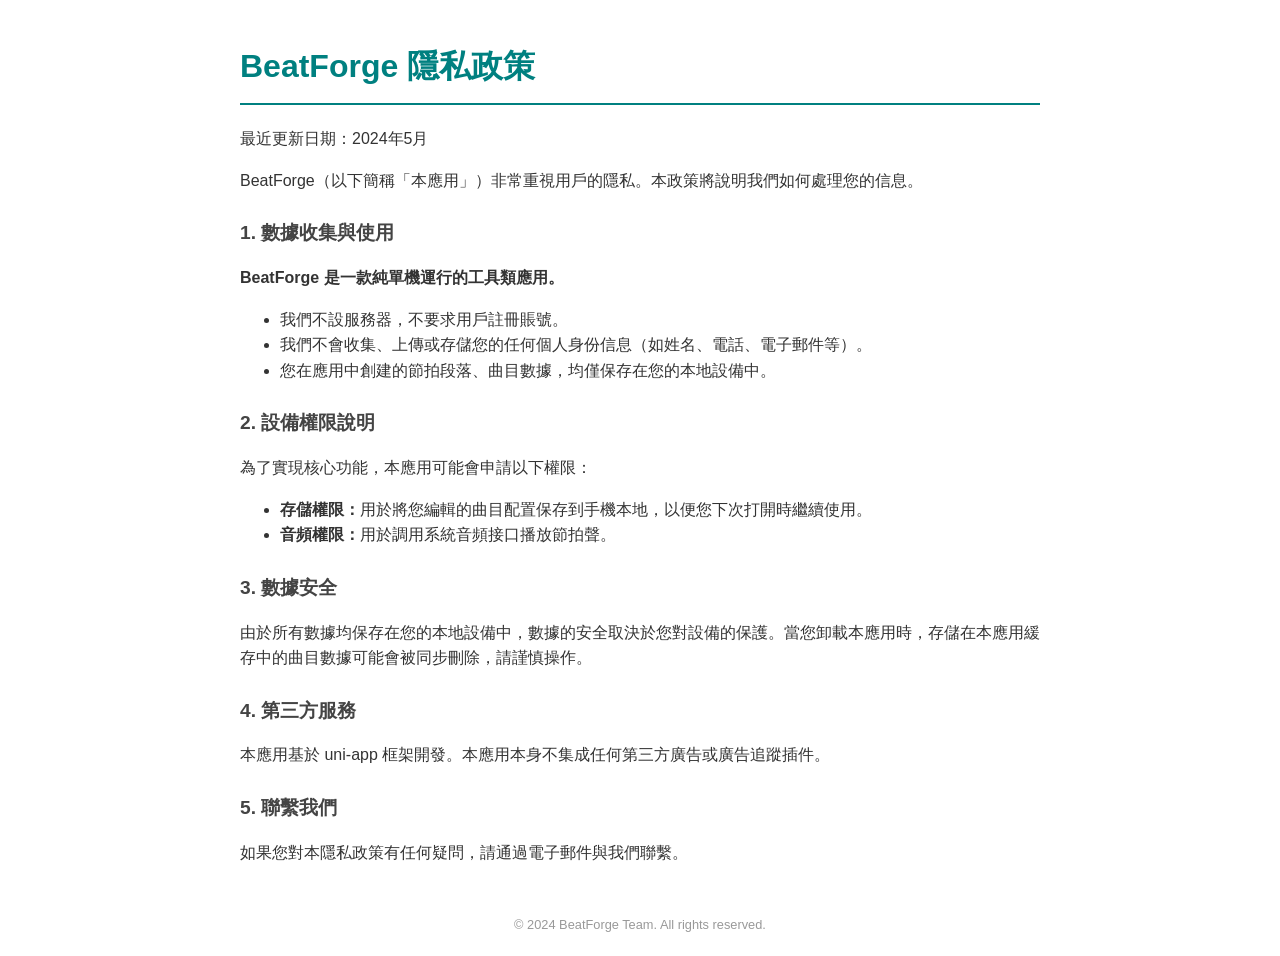
==== privacy.html @ c0f6052d "Add privacy policy page in privacy.html" ====
<!DOCTYPE html>
<html lang="zh-Hant">
<head>
    <meta charset="UTF-8">
    <meta name="viewport" content="width=device-width, initial-scale=1.0">
    <title>BeatForge 隱私政策</title>
    <style>
        body { font-family: -apple-system, sans-serif; line-height: 1.6; color: #333; max-width: 800px; margin: 0 auto; padding: 20px; }
        h1 { color: #008080; border-bottom: 2px solid #008080; padding-bottom: 10px; }
        h2 { font-size: 1.2em; color: #444; margin-top: 25px; }
        p { margin-bottom: 15px; }
        .footer { margin-top: 50px; font-size: 0.8em; color: #999; text-align: center; }
    </style>
</head>
<body>
    <h1>BeatForge 隱私政策</h1>
    <p>最近更新日期：2024年5月</p>

    <p>BeatForge（以下簡稱「本應用」）非常重視用戶的隱私。本政策將說明我們如何處理您的信息。</p>

    <h2>1. 數據收集與使用</h2>
    <p><strong>BeatForge 是一款純單機運行的工具類應用。</strong></p>
    <ul>
        <li>我們不設服務器，不要求用戶註冊賬號。</li>
        <li>我們不會收集、上傳或存儲您的任何個人身份信息（如姓名、電話、電子郵件等）。</li>
        <li>您在應用中創建的節拍段落、曲目數據，均僅保存在您的本地設備中。</li>
    </ul>

    <h2>2. 設備權限說明</h2>
    <p>為了實現核心功能，本應用可能會申請以下權限：</p>
    <ul>
        <li><strong>存儲權限：</strong>用於將您編輯的曲目配置保存到手機本地，以便您下次打開時繼續使用。</li>
        <li><strong>音頻權限：</strong>用於調用系統音頻接口播放節拍聲。</li>
    </ul>

    <h2>3. 數據安全</h2>
    <p>由於所有數據均保存在您的本地設備中，數據的安全取決於您對設備的保護。當您卸載本應用時，存儲在本應用緩存中的曲目數據可能會被同步刪除，請謹慎操作。</p>

    <h2>4. 第三方服務</h2>
    <p>本應用基於 uni-app 框架開發。本應用本身不集成任何第三方廣告或廣告追蹤插件。</p>

    <h2>5. 聯繫我們</h2>
    <p>如果您對本隱私政策有任何疑問，請通過電子郵件與我們聯繫。</p>

    <div class="footer">
        &copy; 2024 BeatForge Team. All rights reserved.
    </div>
</body>
</html>
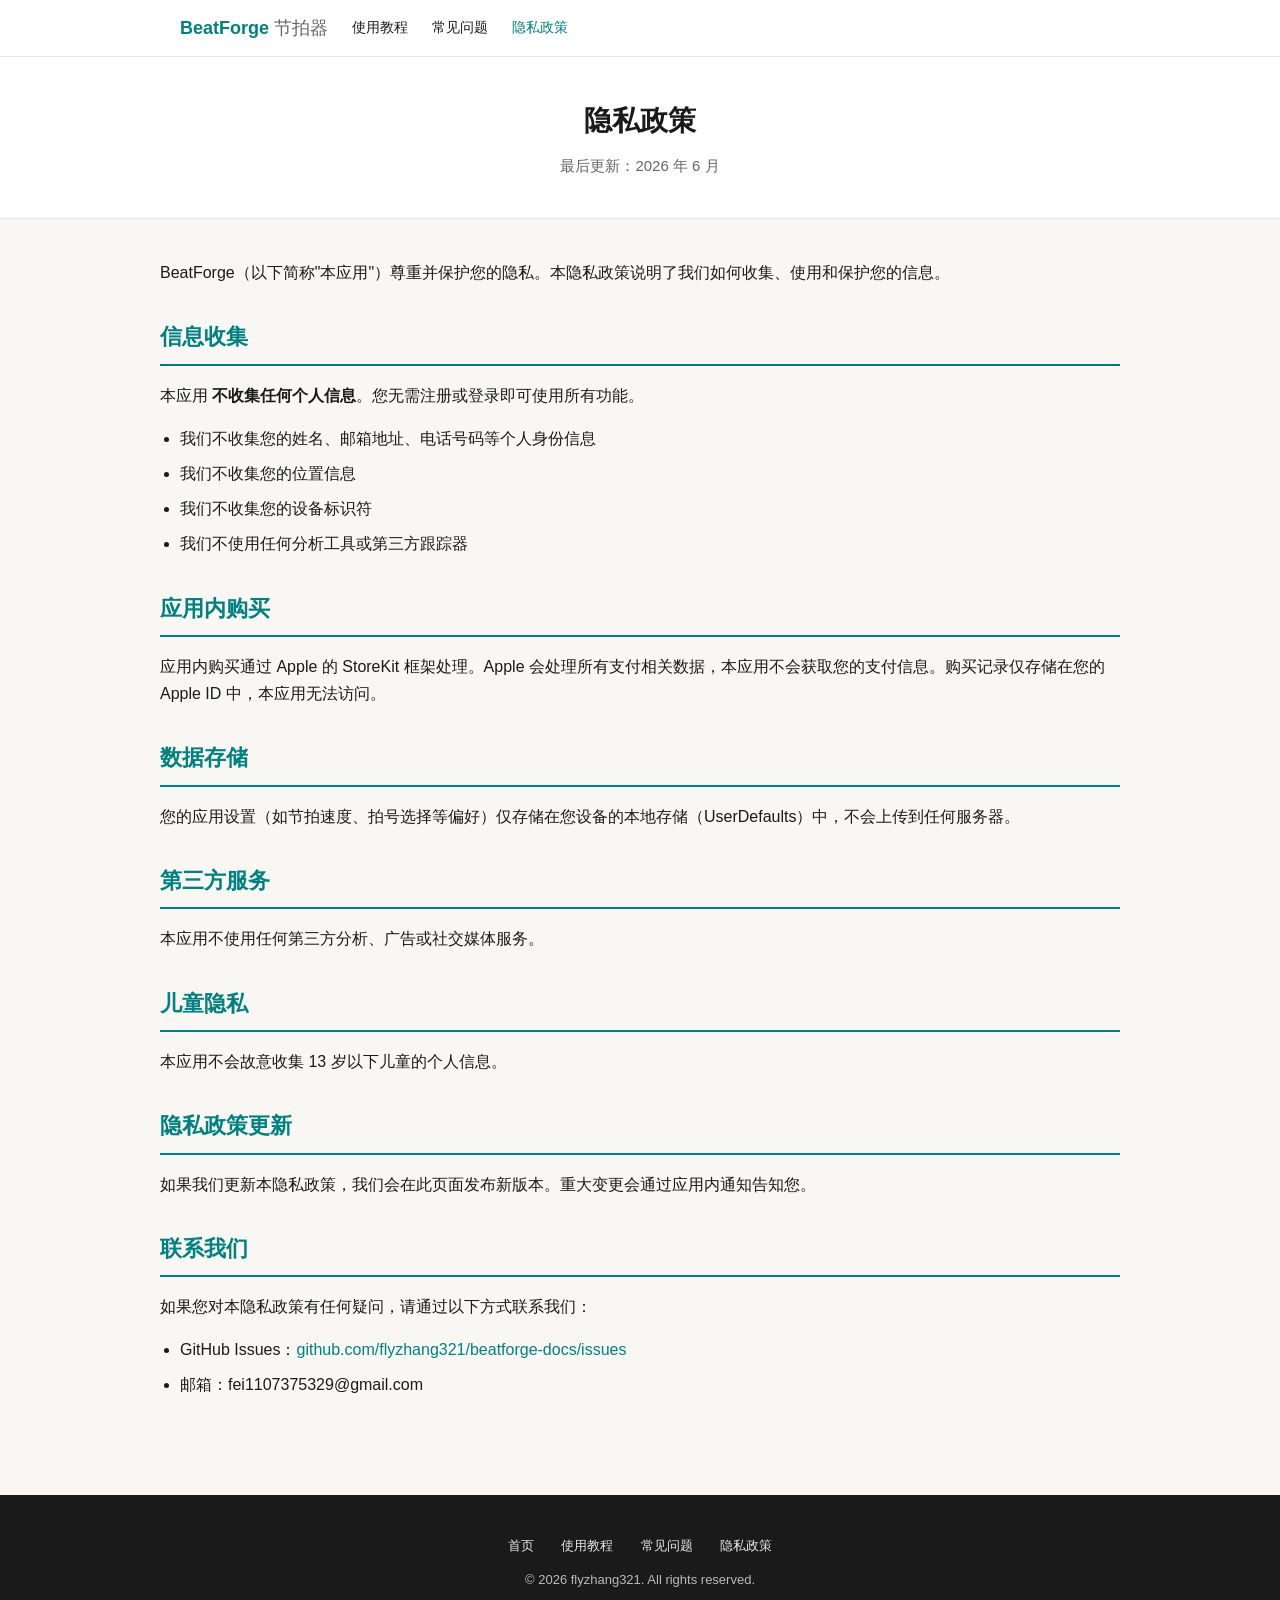
==== commit 0c948afd: "BeatForge website" ====
--- a/privacy.html
+++ b/privacy.html
@@ -1,49 +1,75 @@
 <!DOCTYPE html>
-<html lang="zh-Hant">
+<html lang="zh-CN">
 <head>
-    <meta charset="UTF-8">
-    <meta name="viewport" content="width=device-width, initial-scale=1.0">
-    <title>BeatForge 隱私政策</title>
-    <style>
-        body { font-family: -apple-system, sans-serif; line-height: 1.6; color: #333; max-width: 800px; margin: 0 auto; padding: 20px; }
-        h1 { color: #008080; border-bottom: 2px solid #008080; padding-bottom: 10px; }
-        h2 { font-size: 1.2em; color: #444; margin-top: 25px; }
-        p { margin-bottom: 15px; }
-        .footer { margin-top: 50px; font-size: 0.8em; color: #999; text-align: center; }
-    </style>
+  <meta charset="UTF-8">
+  <meta name="viewport" content="width=device-width, initial-scale=1">
+  <title>隐私政策 — BeatForge</title>
+  <meta name="description" content="BeatForge 隐私政策。">
+  <link rel="stylesheet" href="css/style.css">
 </head>
 <body>
-    <h1>BeatForge 隱私政策</h1>
-    <p>最近更新日期：2024年5月</p>
 
-    <p>BeatForge（以下簡稱「本應用」）非常重視用戶的隱私。本政策將說明我們如何處理您的信息。</p>
+<header>
+  <nav>
+    <a href="index.html" class="logo">BeatForge <span>节拍器</span></a>
+    <a href="tutorials/basic.html">使用教程</a>
+    <a href="faq.html">常见问题</a>
+    <a href="privacy.html" style="color:var(--primary);">隐私政策</a>
+  </nav>
+</header>
 
-    <h2>1. 數據收集與使用</h2>
-    <p><strong>BeatForge 是一款純單機運行的工具類應用。</strong></p>
-    <ul>
-        <li>我們不設服務器，不要求用戶註冊賬號。</li>
-        <li>我們不會收集、上傳或存儲您的任何個人身份信息（如姓名、電話、電子郵件等）。</li>
-        <li>您在應用中創建的節拍段落、曲目數據，均僅保存在您的本地設備中。</li>
-    </ul>
+<div class="page-header">
+  <h1>隐私政策</h1>
+  <p>最后更新：2026 年 6 月</p>
+</div>
 
-    <h2>2. 設備權限說明</h2>
-    <p>為了實現核心功能，本應用可能會申請以下權限：</p>
-    <ul>
-        <li><strong>存儲權限：</strong>用於將您編輯的曲目配置保存到手機本地，以便您下次打開時繼續使用。</li>
-        <li><strong>音頻權限：</strong>用於調用系統音頻接口播放節拍聲。</li>
-    </ul>
+<div class="container content">
 
-    <h2>3. 數據安全</h2>
-    <p>由於所有數據均保存在您的本地設備中，數據的安全取決於您對設備的保護。當您卸載本應用時，存儲在本應用緩存中的曲目數據可能會被同步刪除，請謹慎操作。</p>
+  <p>BeatForge（以下简称"本应用"）尊重并保护您的隐私。本隐私政策说明了我们如何收集、使用和保护您的信息。</p>
 
-    <h2>4. 第三方服務</h2>
-    <p>本應用基於 uni-app 框架開發。本應用本身不集成任何第三方廣告或廣告追蹤插件。</p>
+  <h2>信息收集</h2>
+  <p>本应用 <strong>不收集任何个人信息</strong>。您无需注册或登录即可使用所有功能。</p>
+  <ul>
+    <li>我们不收集您的姓名、邮箱地址、电话号码等个人身份信息</li>
+    <li>我们不收集您的位置信息</li>
+    <li>我们不收集您的设备标识符</li>
+    <li>我们不使用任何分析工具或第三方跟踪器</li>
+  </ul>
 
-    <h2>5. 聯繫我們</h2>
-    <p>如果您對本隱私政策有任何疑問，請通過電子郵件與我們聯繫。</p>
+  <h2>应用内购买</h2>
+  <p>应用内购买通过 Apple 的 StoreKit 框架处理。Apple 会处理所有支付相关数据，本应用不会获取您的支付信息。购买记录仅存储在您的 Apple ID 中，本应用无法访问。</p>
 
-    <div class="footer">
-        &copy; 2024 BeatForge Team. All rights reserved.
-    </div>
+  <h2>数据存储</h2>
+  <p>您的应用设置（如节拍速度、拍号选择等偏好）仅存储在您设备的本地存储（UserDefaults）中，不会上传到任何服务器。</p>
+
+  <h2>第三方服务</h2>
+  <p>本应用不使用任何第三方分析、广告或社交媒体服务。</p>
+
+  <h2>儿童隐私</h2>
+  <p>本应用不会故意收集 13 岁以下儿童的个人信息。</p>
+
+  <h2>隐私政策更新</h2>
+  <p>如果我们更新本隐私政策，我们会在此页面发布新版本。重大变更会通过应用内通知告知您。</p>
+
+  <h2>联系我们</h2>
+  <p>如果您对本隐私政策有任何疑问，请通过以下方式联系我们：</p>
+  <ul>
+    <li>GitHub Issues：<a href="https://github.com/flyzhang321/beatforge-docs/issues" target="_blank">github.com/flyzhang321/beatforge-docs/issues</a></li>
+    <li>邮箱：fei1107375329@gmail.com</li>
+  </ul>
+
+</div>
+
+<footer>
+  <div class="links">
+    <a href="index.html">首页</a>
+    <a href="tutorials/basic.html">使用教程</a>
+    <a href="faq.html">常见问题</a>
+    <a href="privacy.html">隐私政策</a>
+  </div>
+  <p>© 2026 flyzhang321. All rights reserved.</p>
+</footer>
+
+<script src="js/script.js"></script>
 </body>
 </html>
--- a/css/style.css
+++ b/css/style.css
@@ -0,0 +1,127 @@
+/* ===== BeatForge 官网样式 ===== */
+:root {
+  --primary: #008080;
+  --primary-dark: #006060;
+  --primary-light: #00a0a0;
+  --bg: #f9f7f4;
+  --bg-card: #ffffff;
+  --text: #1a1a1a;
+  --text-light: #666;
+  --border: #e5e5e5;
+  --shadow: 0 2px 12px rgba(0,0,0,0.06);
+  --radius: 12px;
+}
+
+* { margin: 0; padding: 0; box-sizing: border-box; }
+body { font-family: -apple-system, BlinkMacSystemFont, "PingFang SC", "Helvetica Neue", sans-serif; background: var(--bg); color: var(--text); line-height: 1.7; }
+
+a { color: var(--primary); text-decoration: none; }
+a:hover { color: var(--primary-dark); }
+
+/* ===== 顶部导航 ===== */
+header {
+  background: var(--bg-card);
+  border-bottom: 1px solid var(--border);
+  position: sticky; top: 0; z-index: 100;
+}
+nav {
+  max-width: 960px; margin: 0 auto; padding: 0 20px;
+  display: flex; align-items: center; height: 56px; gap: 24px;
+}
+nav .logo { font-weight: 700; font-size: 18px; color: var(--primary); }
+nav .logo span { font-weight: 300; color: var(--text-light); }
+nav a { font-size: 14px; color: var(--text); }
+nav a:hover { color: var(--primary); }
+
+/* ===== 主容器 ===== */
+.container { max-width: 960px; margin: 0 auto; padding: 0 20px; }
+
+/* ===== 首页 Hero ===== */
+.hero {
+  text-align: center; padding: 80px 20px 60px;
+  background: linear-gradient(135deg, #008080 0%, #004d4d 100%);
+  color: white; border-radius: 0 0 24px 24px;
+}
+.hero h1 { font-size: 40px; font-weight: 700; margin-bottom: 12px; }
+.hero p { font-size: 18px; opacity: 0.9; margin-bottom: 32px; }
+.hero .badge {
+  display: inline-block; background: rgba(255,255,255,0.2);
+  padding: 8px 20px; border-radius: 20px; font-size: 14px;
+}
+.btn-download {
+  display: inline-block; background: white; color: var(--primary);
+  padding: 14px 40px; border-radius: 28px; font-size: 18px; font-weight: 600;
+  transition: transform 0.2s, box-shadow 0.2s;
+}
+.btn-download:hover { transform: translateY(-2px); box-shadow: 0 8px 24px rgba(0,0,0,0.15); color: var(--primary-dark); }
+
+/* ===== 功能区域 ===== */
+.section { padding: 60px 0; }
+.section-title { font-size: 28px; text-align: center; margin-bottom: 40px; color: var(--primary); }
+
+.features-grid { display: grid; grid-template-columns: repeat(auto-fit, minmax(260px, 1fr)); gap: 24px; }
+.feature-card {
+  background: var(--bg-card); border-radius: var(--radius); padding: 28px;
+  box-shadow: var(--shadow); transition: transform 0.2s;
+}
+.feature-card:hover { transform: translateY(-4px); }
+.feature-card .icon { font-size: 32px; margin-bottom: 12px; }
+.feature-card h3 { font-size: 18px; margin-bottom: 8px; }
+.feature-card p { font-size: 14px; color: var(--text-light); }
+
+/* ===== 截图区 ===== */
+.screenshots { display: grid; grid-template-columns: repeat(auto-fit, minmax(200px, 1fr)); gap: 16px; }
+.screenshot-card {
+  background: var(--bg-card); border-radius: var(--radius); overflow: hidden;
+  box-shadow: var(--shadow); text-align: center; padding-bottom: 12px;
+}
+.screenshot-card img { width: 100%; display: block; }
+.screenshot-card .label { font-size: 13px; color: var(--text-light); padding: 8px 12px 0; }
+
+/* ===== 内容页通用 ===== */
+.page-header {
+  padding: 40px 20px; text-align: center; background: var(--bg-card);
+  border-bottom: 1px solid var(--border);
+}
+.page-header h1 { font-size: 28px; margin-bottom: 8px; }
+.page-header p { color: var(--text-light); font-size: 15px; }
+
+.content { padding: 40px 0 80px; }
+.content h2 { font-size: 22px; color: var(--primary); margin: 32px 0 16px; padding-bottom: 8px; border-bottom: 2px solid var(--primary); }
+.content h3 { font-size: 18px; margin: 24px 0 12px; }
+.content p { margin-bottom: 16px; }
+.content ul, .content ol { margin: 0 0 16px 20px; }
+.content li { margin-bottom: 8px; }
+.content .tip { background: #e8f4f4; padding: 16px 20px; border-radius: 8px; margin: 16px 0; font-size: 14px; }
+.content .tip strong { color: var(--primary); }
+.content img { max-width: 100%; border-radius: 8px; box-shadow: var(--shadow); margin: 16px 0; }
+
+/* ===== FAQ ===== */
+.faq-item { background: var(--bg-card); border-radius: var(--radius); padding: 20px 24px; margin-bottom: 12px; box-shadow: var(--shadow); }
+.faq-item h3 { color: var(--primary); font-size: 16px; margin-bottom: 8px; cursor: pointer; }
+.faq-item p { font-size: 14px; color: var(--text-light); }
+
+/* ===== 页脚 ===== */
+footer { background: var(--text); color: rgba(255,255,255,0.7); padding: 40px 20px; text-align: center; font-size: 13px; }
+footer a { color: rgba(255,255,255,0.9); }
+footer a:hover { color: white; }
+footer .links { margin-bottom: 12px; }
+footer .links a { margin: 0 12px; }
+
+/* ===== 图片占位 ===== */
+.img-placeholder {
+  background: #e8e8e8; border-radius: 8px; display: flex;
+  align-items: center; justify-content: center;
+  color: #999; font-size: 14px; min-height: 200px;
+  margin: 16px 0; border: 2px dashed #ccc;
+}
+
+/* ===== 响应式 ===== */
+@media (max-width: 640px) {
+  .hero h1 { font-size: 28px; }
+  .hero p { font-size: 16px; }
+  .hero { padding: 60px 16px 40px; }
+  nav { gap: 12px; }
+  nav a { font-size: 13px; }
+  .section-title { font-size: 22px; }
+}
